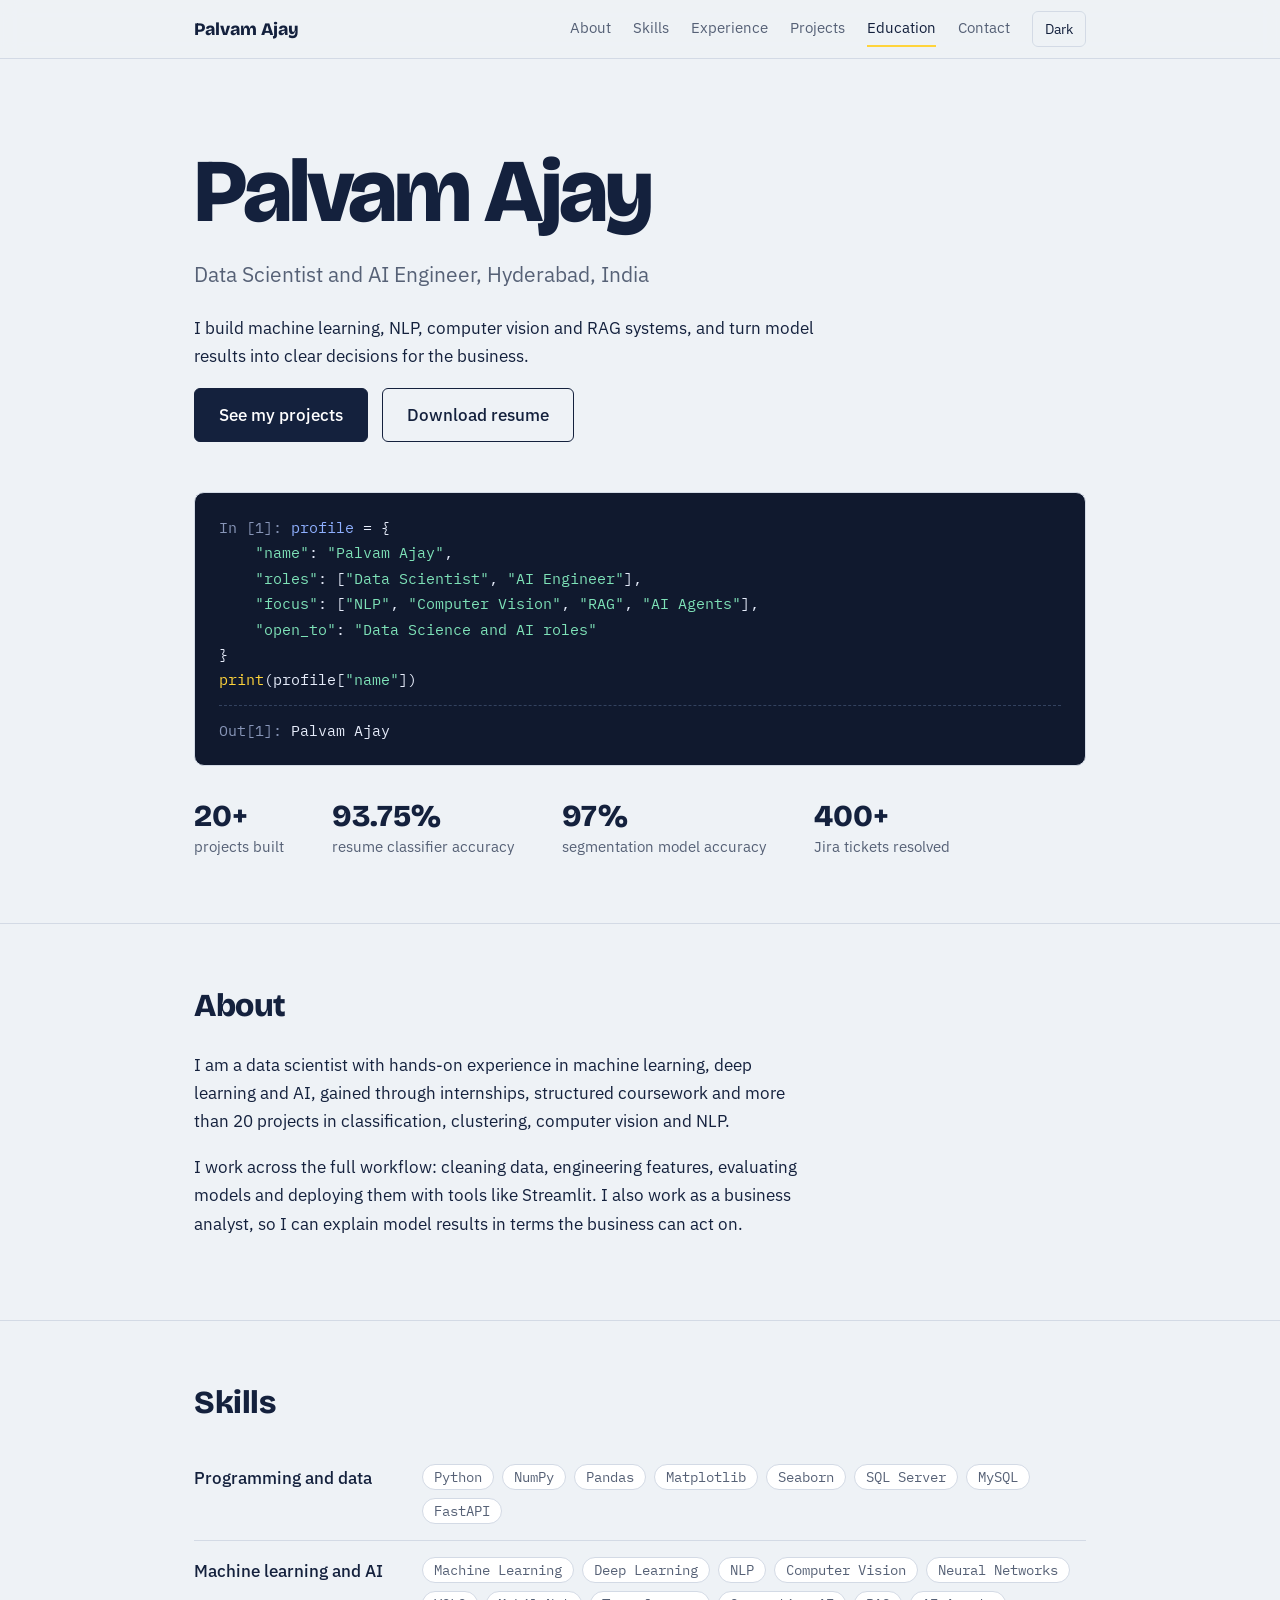
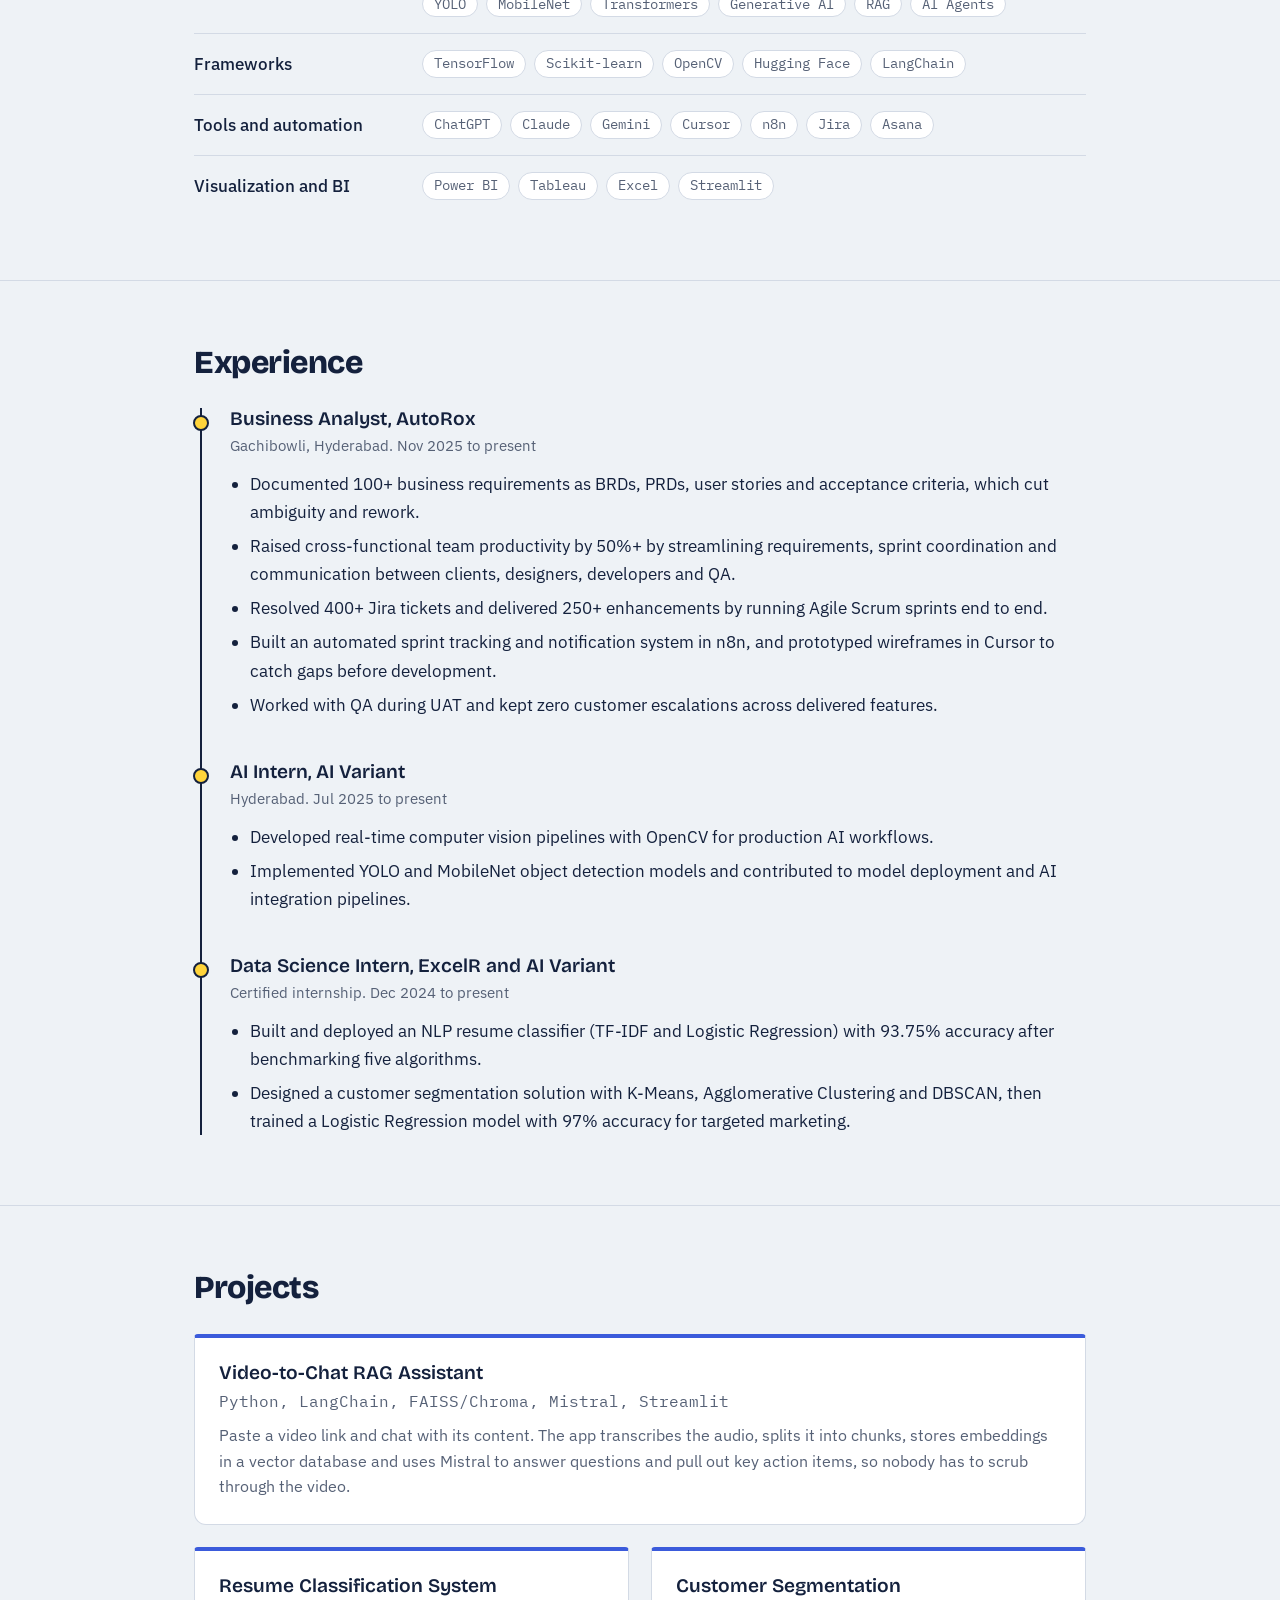
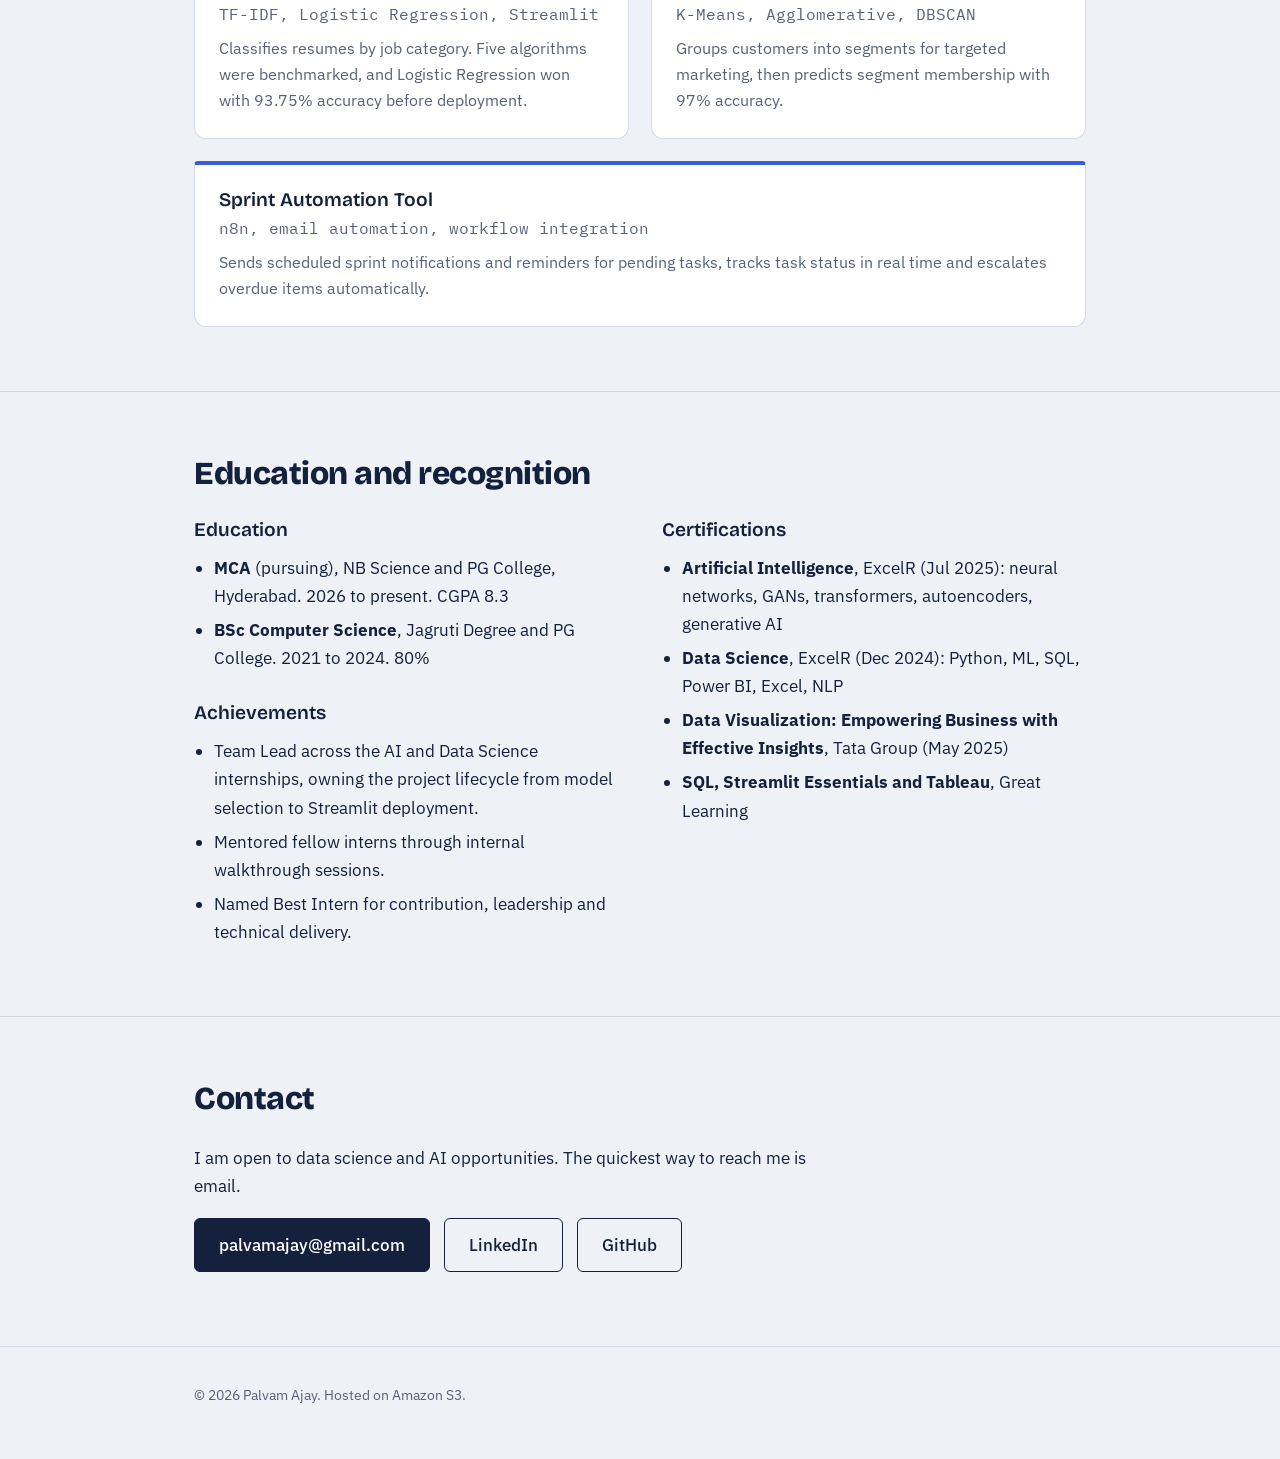
==== index.html @ 98751c07 "Add files via upload" ====
<!DOCTYPE html>
<html lang="en">
<head>
<meta charset="UTF-8">
<meta name="viewport" content="width=device-width, initial-scale=1">
<title>Palvam Ajay | Data Scientist and AI Engineer</title>
<meta name="description" content="Portfolio of Palvam Ajay: machine learning, NLP, computer vision and RAG projects.">
<link rel="preconnect" href="https://fonts.googleapis.com">
<link rel="preconnect" href="https://fonts.gstatic.com" crossorigin>
<link href="https://fonts.googleapis.com/css2?family=Bricolage+Grotesque:wght@600;800&family=IBM+Plex+Sans:wght@400;500&family=IBM+Plex+Mono&display=swap" rel="stylesheet">
<link rel="stylesheet" href="style.css">
</head>
<body>

<nav>
  <div class="w">
    <a class="logo" href="#top">Palvam Ajay</a>
    <a class="l" href="#about">About</a>
    <a class="l" href="#skills">Skills</a>
    <a class="l" href="#experience">Experience</a>
    <a class="l" href="#projects">Projects</a>
    <a class="l" href="#education">Education</a>
    <a class="l" href="#contact">Contact</a>
    <button id="theme" type="button" aria-label="Switch between light and dark theme">Dark</button>
  </div>
</nav>

<main id="top">

<header class="hero">
  <div class="w">
    <h1>Palvam Ajay</h1>
    <p class="role">Data Scientist and AI Engineer, Hyderabad, India</p>
    <p class="lead">I build machine learning, NLP, computer vision and RAG systems, and turn model results into clear decisions for the business.</p>
    <a class="btn" href="#projects">See my projects</a>
    <a class="btn o" href="Palvam_Ajay_Resume.pdf" download>Download resume</a>

    <div class="cell" aria-label="Profile shown as a notebook cell">
<pre><i>In [1]:</i> <span class="n">profile</span> = {
    <span class="s">"name"</span>: <span class="s">"Palvam Ajay"</span>,
    <span class="s">"roles"</span>: [<span class="s">"Data Scientist"</span>, <span class="s">"AI Engineer"</span>],
    <span class="s">"focus"</span>: [<span class="s">"NLP"</span>, <span class="s">"Computer Vision"</span>, <span class="s">"RAG"</span>, <span class="s">"AI Agents"</span>],
    <span class="s">"open_to"</span>: <span class="s">"Data Science and AI roles"</span>
}
<span class="k">print</span>(profile[<span class="s">"name"</span>])</pre>
<pre class="out"><i>Out[1]:</i> Palvam Ajay</pre>
    </div>

    <div class="stats">
      <div><b>20+</b>projects built</div>
      <div><b>93.75%</b>resume classifier accuracy</div>
      <div><b>97%</b>segmentation model accuracy</div>
      <div><b>400+</b>Jira tickets resolved</div>
    </div>
  </div>
</header>

<section id="about">
  <div class="w">
    <h2>About</h2>
    <p class="lead">I am a data scientist with hands-on experience in machine learning, deep learning and AI, gained through internships, structured coursework and more than 20 projects in classification, clustering, computer vision and NLP.</p>
    <p class="lead">I work across the full workflow: cleaning data, engineering features, evaluating models and deploying them with tools like Streamlit. I also work as a business analyst, so I can explain model results in terms the business can act on.</p>
  </div>
</section>

<section id="skills">
  <div class="w">
    <h2>Skills</h2>
    <dl>
      <div class="row"><dt>Programming and data</dt><dd><span class="chip">Python</span><span class="chip">NumPy</span><span class="chip">Pandas</span><span class="chip">Matplotlib</span><span class="chip">Seaborn</span><span class="chip">SQL Server</span><span class="chip">MySQL</span><span class="chip">FastAPI</span></dd></div>
      <div class="row"><dt>Machine learning and AI</dt><dd><span class="chip">Machine Learning</span><span class="chip">Deep Learning</span><span class="chip">NLP</span><span class="chip">Computer Vision</span><span class="chip">Neural Networks</span><span class="chip">YOLO</span><span class="chip">MobileNet</span><span class="chip">Transformers</span><span class="chip">Generative AI</span><span class="chip">RAG</span><span class="chip">AI Agents</span></dd></div>
      <div class="row"><dt>Frameworks</dt><dd><span class="chip">TensorFlow</span><span class="chip">Scikit-learn</span><span class="chip">OpenCV</span><span class="chip">Hugging Face</span><span class="chip">LangChain</span></dd></div>
      <div class="row"><dt>Tools and automation</dt><dd><span class="chip">ChatGPT</span><span class="chip">Claude</span><span class="chip">Gemini</span><span class="chip">Cursor</span><span class="chip">n8n</span><span class="chip">Jira</span><span class="chip">Asana</span></dd></div>
      <div class="row"><dt>Visualization and BI</dt><dd><span class="chip">Power BI</span><span class="chip">Tableau</span><span class="chip">Excel</span><span class="chip">Streamlit</span></dd></div>
    </dl>
  </div>
</section>

<section id="experience">
  <div class="w">
    <h2>Experience</h2>
    <div class="tl">
      <div class="job">
        <h3>Business Analyst, AutoRox</h3>
        <p class="meta">Gachibowli, Hyderabad. Nov 2025 to present</p>
        <ul>
          <li>Documented 100+ business requirements as BRDs, PRDs, user stories and acceptance criteria, which cut ambiguity and rework.</li>
          <li>Raised cross-functional team productivity by 50%+ by streamlining requirements, sprint coordination and communication between clients, designers, developers and QA.</li>
          <li>Resolved 400+ Jira tickets and delivered 250+ enhancements by running Agile Scrum sprints end to end.</li>
          <li>Built an automated sprint tracking and notification system in n8n, and prototyped wireframes in Cursor to catch gaps before development.</li>
          <li>Worked with QA during UAT and kept zero customer escalations across delivered features.</li>
        </ul>
      </div>
      <div class="job">
        <h3>AI Intern, AI Variant</h3>
        <p class="meta">Hyderabad. Jul 2025 to present</p>
        <ul>
          <li>Developed real-time computer vision pipelines with OpenCV for production AI workflows.</li>
          <li>Implemented YOLO and MobileNet object detection models and contributed to model deployment and AI integration pipelines.</li>
        </ul>
      </div>
      <div class="job">
        <h3>Data Science Intern, ExcelR and AI Variant</h3>
        <p class="meta">Certified internship. Dec 2024 to present</p>
        <ul>
          <li>Built and deployed an NLP resume classifier (TF-IDF and Logistic Regression) with 93.75% accuracy after benchmarking five algorithms.</li>
          <li>Designed a customer segmentation solution with K-Means, Agglomerative Clustering and DBSCAN, then trained a Logistic Regression model with 97% accuracy for targeted marketing.</li>
        </ul>
      </div>
    </div>
  </div>
</section>

<section id="projects">
  <div class="w">
    <h2>Projects</h2>
    <div class="projects">
      <article class="proj big">
        <h3>Video-to-Chat RAG Assistant</h3>
        <p class="tags">Python, LangChain, FAISS/Chroma, Mistral, Streamlit</p>
        <p>Paste a video link and chat with its content. The app transcribes the audio, splits it into chunks, stores embeddings in a vector database and uses Mistral to answer questions and pull out key action items, so nobody has to scrub through the video.</p>
      </article>
      <article class="proj">
        <h3>Resume Classification System</h3>
        <p class="tags">TF-IDF, Logistic Regression, Streamlit</p>
        <p>Classifies resumes by job category. Five algorithms were benchmarked, and Logistic Regression won with 93.75% accuracy before deployment.</p>
      </article>
      <article class="proj">
        <h3>Customer Segmentation</h3>
        <p class="tags">K-Means, Agglomerative, DBSCAN</p>
        <p>Groups customers into segments for targeted marketing, then predicts segment membership with 97% accuracy.</p>
      </article>
      <article class="proj big">
        <h3>Sprint Automation Tool</h3>
        <p class="tags">n8n, email automation, workflow integration</p>
        <p>Sends scheduled sprint notifications and reminders for pending tasks, tracks task status in real time and escalates overdue items automatically.</p>
      </article>
    </div>
  </div>
</section>

<section id="education">
  <div class="w">
    <h2>Education and recognition</h2>
    <div class="two">
      <div>
        <h3>Education</h3>
        <ul>
          <li><b>MCA</b> (pursuing), NB Science and PG College, Hyderabad. 2026 to present. CGPA 8.3</li>
          <li><b>BSc Computer Science</b>, Jagruti Degree and PG College. 2021 to 2024. 80%</li>
        </ul>
        <h3>Achievements</h3>
        <ul>
          <li>Team Lead across the AI and Data Science internships, owning the project lifecycle from model selection to Streamlit deployment.</li>
          <li>Mentored fellow interns through internal walkthrough sessions.</li>
          <li>Named Best Intern for contribution, leadership and technical delivery.</li>
        </ul>
      </div>
      <div>
        <h3>Certifications</h3>
        <ul>
          <li><b>Artificial Intelligence</b>, ExcelR (Jul 2025): neural networks, GANs, transformers, autoencoders, generative AI</li>
          <li><b>Data Science</b>, ExcelR (Dec 2024): Python, ML, SQL, Power BI, Excel, NLP</li>
          <li><b>Data Visualization: Empowering Business with Effective Insights</b>, Tata Group (May 2025)</li>
          <li><b>SQL, Streamlit Essentials and Tableau</b>, Great Learning</li>
        </ul>
      </div>
    </div>
  </div>
</section>

<section id="contact">
  <div class="w">
    <h2>Contact</h2>
    <p class="lead">I am open to data science and AI opportunities. The quickest way to reach me is email.</p>
    <a class="btn" href="mailto:palvamajay@gmail.com">palvamajay@gmail.com</a>
    <a class="btn o" href="https://www.linkedin.com/in/YOUR-LINKEDIN-ID" target="_blank" rel="noopener">LinkedIn</a>
    <a class="btn o" href="https://github.com/YOUR-GITHUB-USERNAME" target="_blank" rel="noopener">GitHub</a>
  </div>
</section>

</main>

<footer><div class="w">&copy; <span id="year">2026</span> Palvam Ajay. Hosted on Amazon S3.</div></footer>

<script src="script.js"></script>
</body>
</html>
---- style.css ----
:root{--bg:#EEF2F6;--panel:#FFFFFF;--ink:#14213D;--mute:#566176;--line:#D3DAE5;--acc:#3B5BDB;--hi:#FFD43B;--code:#10192E;--on-ink:#FFFFFF}
[data-theme="dark"]{--bg:#0D1322;--panel:#151D33;--ink:#E8EDF8;--mute:#9AA6BF;--line:#243050;--acc:#8FB0FF;--code:#0A101F;--on-ink:#0D1322}
*{box-sizing:border-box;margin:0;padding:0}
html{scroll-behavior:smooth;scroll-padding-top:72px}
body{background:var(--bg);color:var(--ink);font:17px/1.65 'IBM Plex Sans',system-ui,sans-serif;transition:background .25s,color .25s}
a{color:var(--acc)}
a:focus-visible,button:focus-visible{outline:3px solid var(--hi);outline-offset:3px}
.w{max-width:940px;margin:0 auto;padding:0 24px}
h1,h2,h3{font-family:'Bricolage Grotesque',system-ui,sans-serif;line-height:1.1}
h1{font-size:clamp(3rem,9vw,5.6rem);font-weight:800;letter-spacing:-.035em}
h2{font-size:2rem;font-weight:800;margin-bottom:28px;letter-spacing:-.015em}
h3{font-size:1.2rem;font-weight:600}
ul{padding-left:20px}li{margin-bottom:6px}

/* navigation */
nav{position:sticky;top:0;z-index:10;background:color-mix(in srgb,var(--bg) 90%,transparent);backdrop-filter:blur(10px);border-bottom:1px solid var(--line)}
nav .w{display:flex;align-items:center;gap:22px;height:58px;overflow-x:auto;white-space:nowrap}
.logo{font:800 1.1rem 'Bricolage Grotesque',sans-serif;margin-right:auto;color:var(--ink);text-decoration:none}
nav a.l{color:var(--mute);text-decoration:none;font-size:.95rem;padding:4px 0;border-bottom:2px solid transparent}
nav a.l:hover{color:var(--ink)}
nav a.l.on{color:var(--ink);border-color:var(--hi)}
#theme{background:none;border:1.5px solid var(--line);color:var(--ink);border-radius:6px;padding:5px 12px;font:inherit;font-size:.9rem;cursor:pointer}
#theme:hover{border-color:var(--ink)}

/* sections */
section{padding:64px 0;border-top:1px solid var(--line)}
.hero{padding:84px 0 64px;border:0}
.role{font-size:1.3rem;color:var(--mute);margin:16px 0 22px}
.lead{max-width:62ch;margin-bottom:18px}
.btn{display:inline-block;padding:12px 24px;border-radius:6px;background:var(--ink);color:var(--on-ink);text-decoration:none;font-weight:500;margin:0 10px 10px 0;border:1.5px solid var(--ink);transition:transform .15s}
.btn:hover{transform:translateY(-2px)}
.btn.o{background:none;color:var(--ink)}

/* notebook cell: the hero's one memorable element */
.cell{margin-top:40px;background:var(--code);color:#E6ECFA;border-radius:10px;padding:22px 24px;font:14.5px/1.75 'IBM Plex Mono',monospace;overflow-x:auto;border:1px solid var(--line)}
.cell pre{font:inherit;white-space:pre}
.cell i{font-style:normal;color:#8896B8}
.k{color:#FFD43B}.s{color:#7EE2B8}.n{color:#8FB0FF}
.out{margin-top:12px;border-top:1px dashed #33425F;padding-top:12px;animation:show .5s 1s both}
@keyframes show{from{opacity:0;transform:translateY(6px)}to{opacity:1;transform:none}}
.stats{display:flex;flex-wrap:wrap;gap:16px 48px;margin-top:32px}
.stats div{font-size:.95rem;color:var(--mute)}
.stats b{display:block;font:800 1.9rem 'Bricolage Grotesque',sans-serif;color:var(--ink)}

/* skills */
.row{display:grid;grid-template-columns:200px 1fr;gap:8px 28px;padding:16px 0;border-top:1px solid var(--line)}
.row:first-child{border-top:0}
.row dt{font-weight:500}
.row dd{display:flex;flex-wrap:wrap;gap:8px}
.chip{font:13.5px 'IBM Plex Mono',monospace;padding:3px 11px;border:1px solid var(--line);border-radius:999px;background:var(--panel);color:var(--mute)}

/* experience timeline */
.tl{border-left:2px solid var(--ink);padding-left:28px;margin-left:6px}
.job{position:relative;margin-bottom:42px}
.job:last-child{margin-bottom:0}
.job:before{content:"";position:absolute;left:-37px;top:7px;width:12px;height:12px;border-radius:50%;background:var(--hi);border:2px solid var(--ink)}
.meta{color:var(--mute);font-size:.95rem;margin:4px 0 12px}

/* projects */
.projects{display:grid;grid-template-columns:1fr 1fr;gap:22px}
.proj{background:var(--panel);border:1px solid var(--line);border-top:4px solid var(--acc);border-radius:4px 4px 12px 12px;padding:24px;transition:transform .2s,border-color .2s}
.proj:hover{transform:translateY(-3px);border-top-color:var(--hi)}
.proj.big{grid-column:1/-1}
.tags{font:13.5px 'IBM Plex Mono',monospace;color:var(--acc);margin:8px 0 12px}
.proj p{color:var(--mute);font-size:.98rem}

/* education */
.two{display:grid;grid-template-columns:1fr 1fr;gap:44px}
.two h3{margin-bottom:14px}
.two h3:not(:first-child){margin-top:30px}

footer{padding:36px 0 52px;border-top:1px solid var(--line);color:var(--mute);font-size:.9rem}

@media(max-width:720px){
  .row,.two,.projects{grid-template-columns:1fr}
  .hero{padding-top:48px}
  .logo{display:none}
  #theme{margin-left:auto}
}
@media(prefers-reduced-motion:reduce){*{animation:none!important;transition:none!important;scroll-behavior:auto!important}}
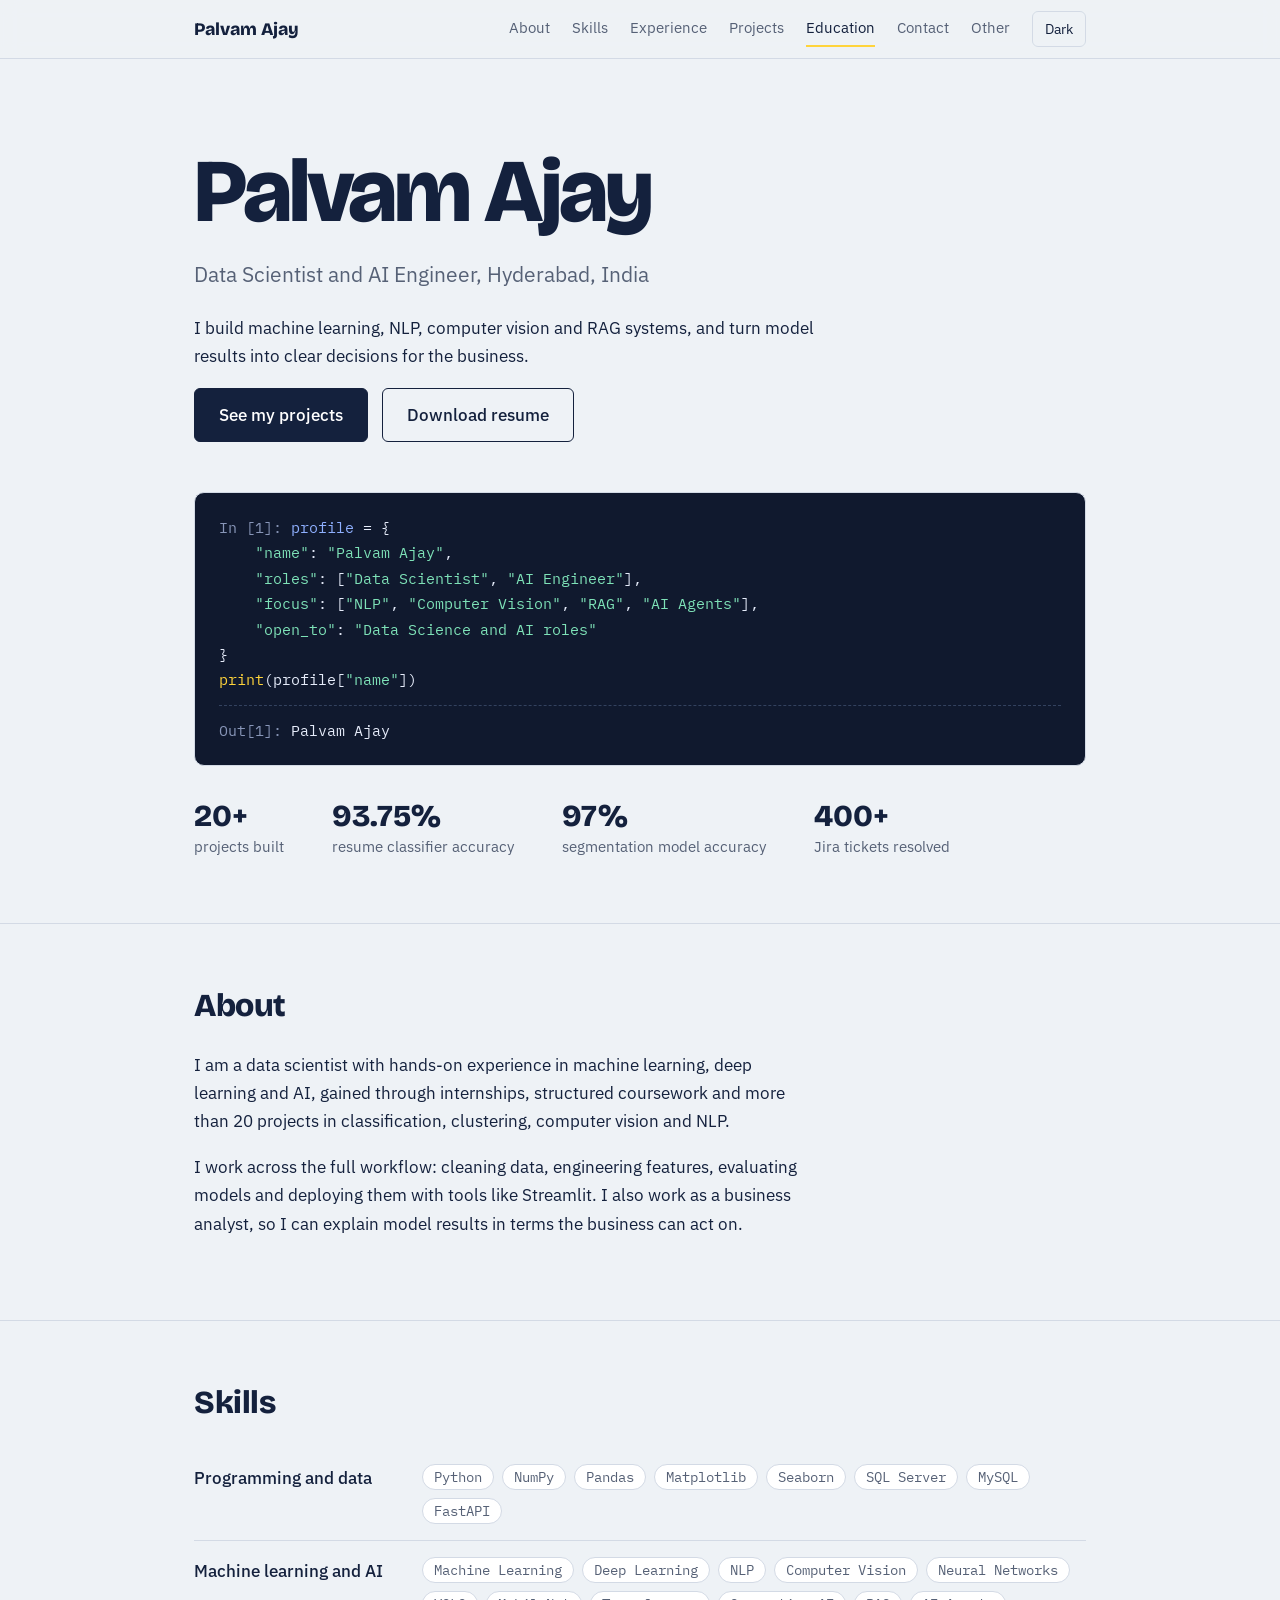
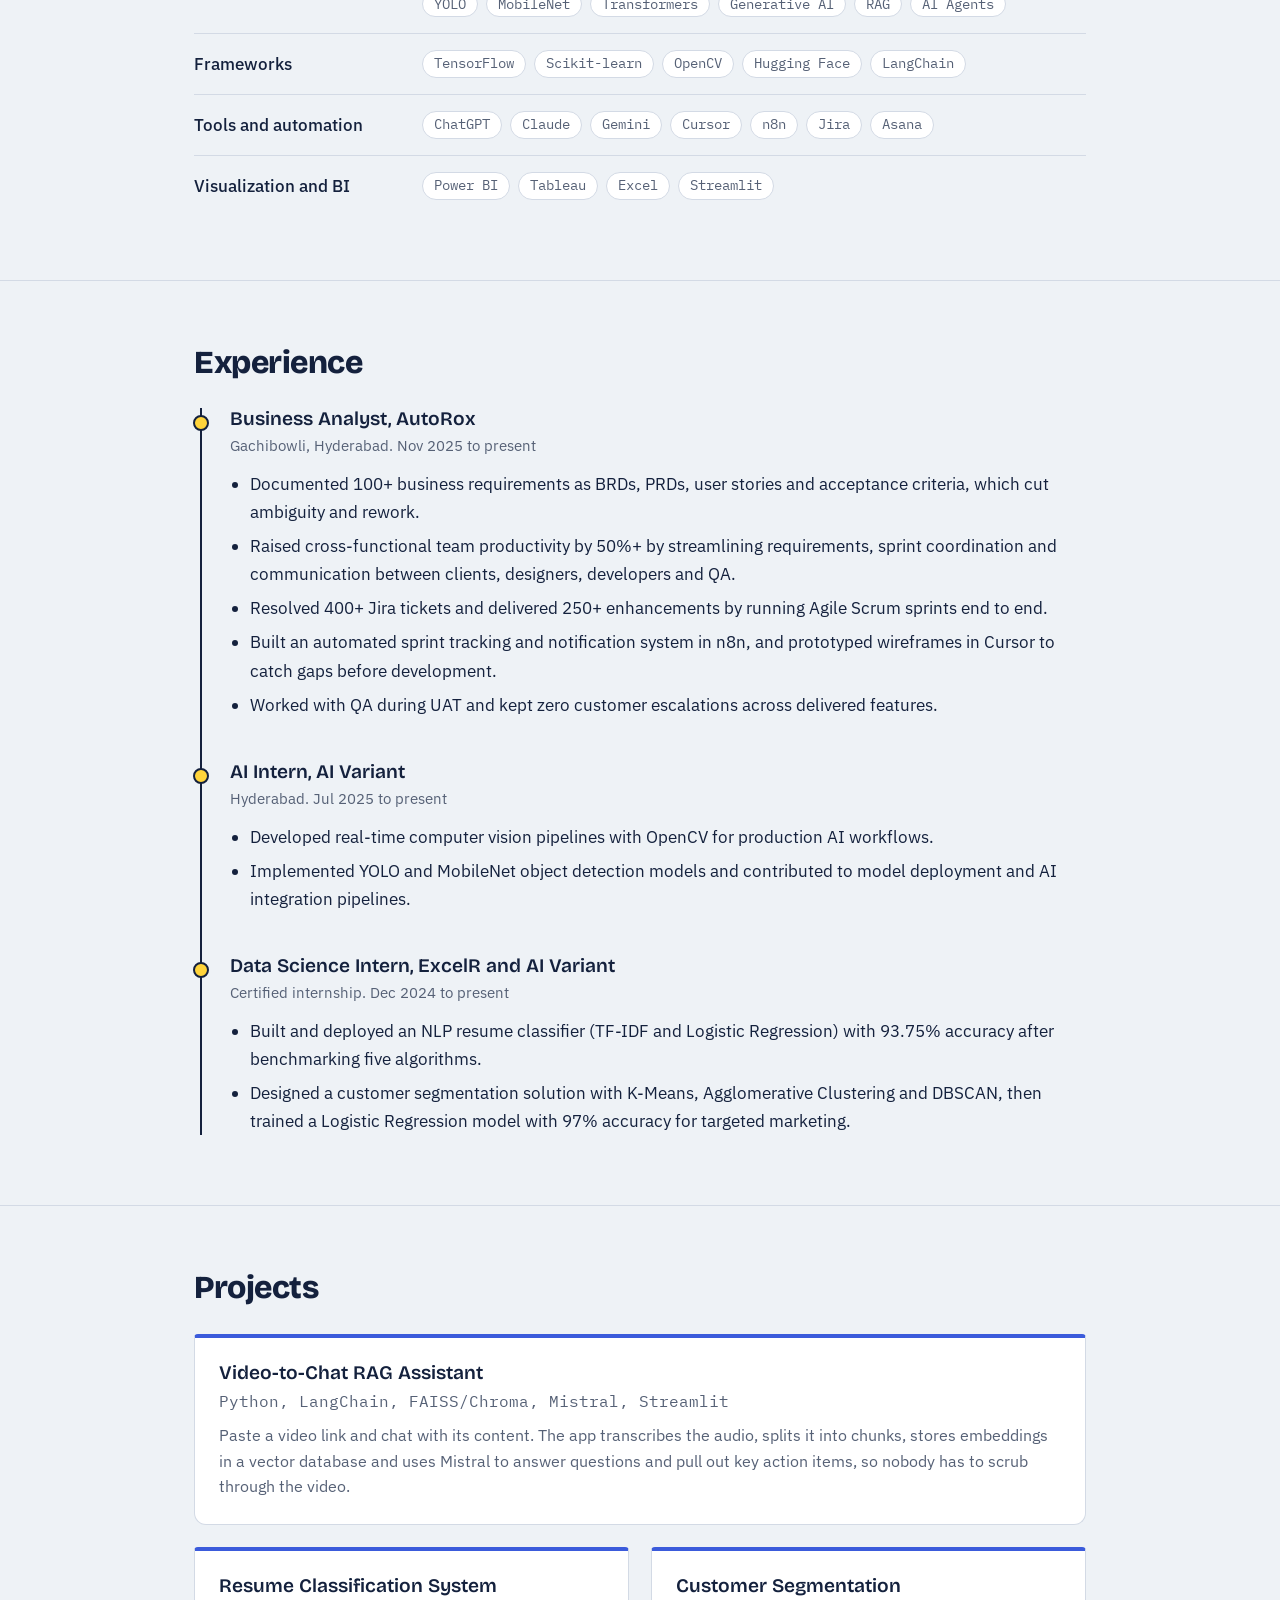
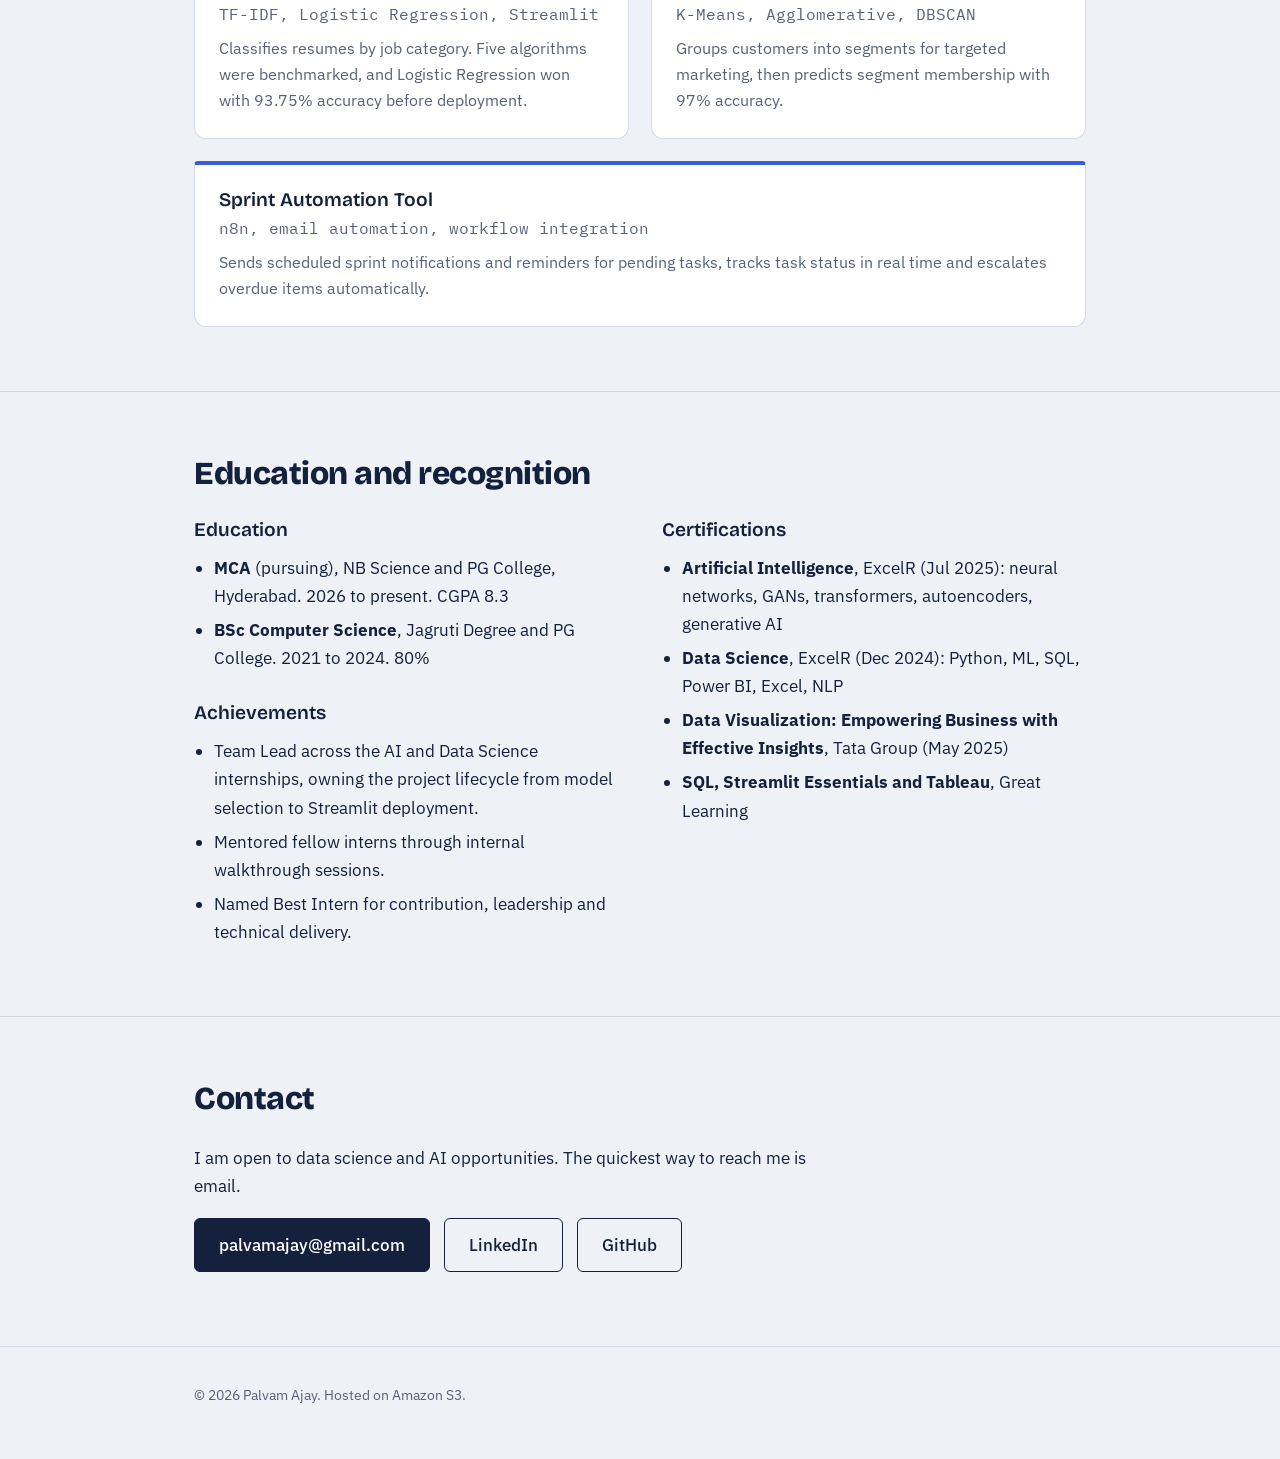
==== commit cd0f7641: "Add 'Other' link to navigation menu" ====
--- a/index.html
+++ b/index.html
@@ -21,6 +21,7 @@
     <a class="l" href="#projects">Projects</a>
     <a class="l" href="#education">Education</a>
     <a class="l" href="#contact">Contact</a>
+    <a class="l" href="#contact">Other</a>
     <button id="theme" type="button" aria-label="Switch between light and dark theme">Dark</button>
   </div>
 </nav>
